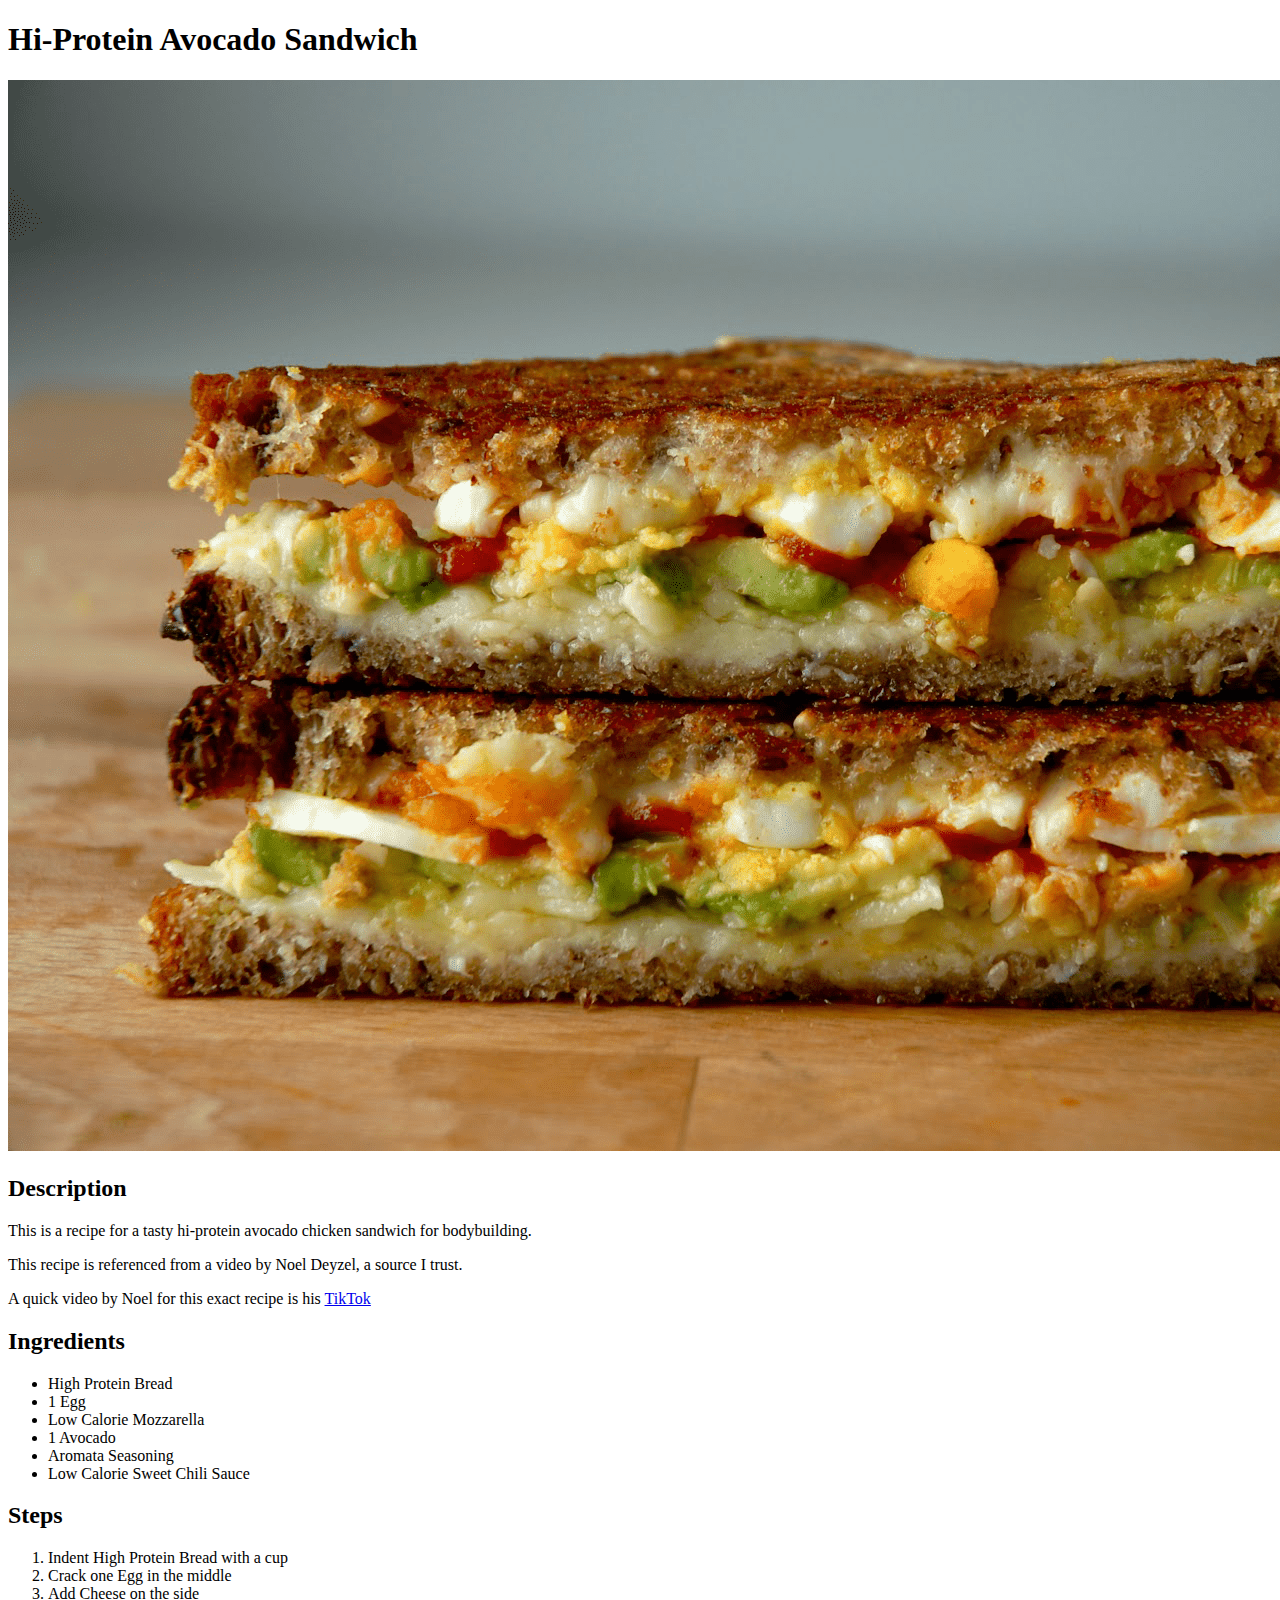
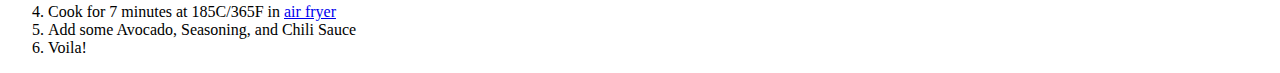
==== recipes/avocado-sandwich.html @ 89fa8818 "Add Avocado Sandwich to recipe list" ====
<!DOCTYPE html>
<html lang="en">
<head>
    <meta charset="UTF-8">
    <title>Hi-Protein Avocado Sandwich</title>
</head>
<body>
    <h1>Hi-Protein Avocado Sandwich</h1>

    <img src="sandwich-pic.png">

    <h2>Description</h2>
    <p>This is a recipe for a tasty hi-protein avocado chicken sandwich for bodybuilding.</p>
    <p>This recipe is referenced from a video by Noel Deyzel, a source I trust.</p>
    <p>A quick video by Noel for this exact recipe is his <a href="https://www.tiktok.com/@noeldeyzel_bodybuilder/video/7089897748585057541?is_from_webapp=v1&item_id=7089897748585057541">TikTok</a></p>

    <h2>Ingredients</h2>
    <ul>
        <li>High Protein Bread</li>
        <li>1 Egg</li>
        <li>Low Calorie Mozzarella</li>
        <li>1 Avocado</li>
        <li>Aromata Seasoning</li>
        <li>Low Calorie Sweet Chili Sauce</li>
    </ul>

    <h2>Steps</h2>
    <ol>
        <li>Indent High Protein Bread with a cup</li>
        <li>Crack one Egg in the middle</li>
        <li>Add Cheese on the side</li>
        <li>Cook for 7 minutes at 185C/365F in <a href="https://www.amazon.com/air-fryer/s?k=air+fryer">air fryer</a></li>
        <li>Add some Avocado, Seasoning, and Chili Sauce</li>
        <li>Voila!</li>
    </ol>
</body>
</html>
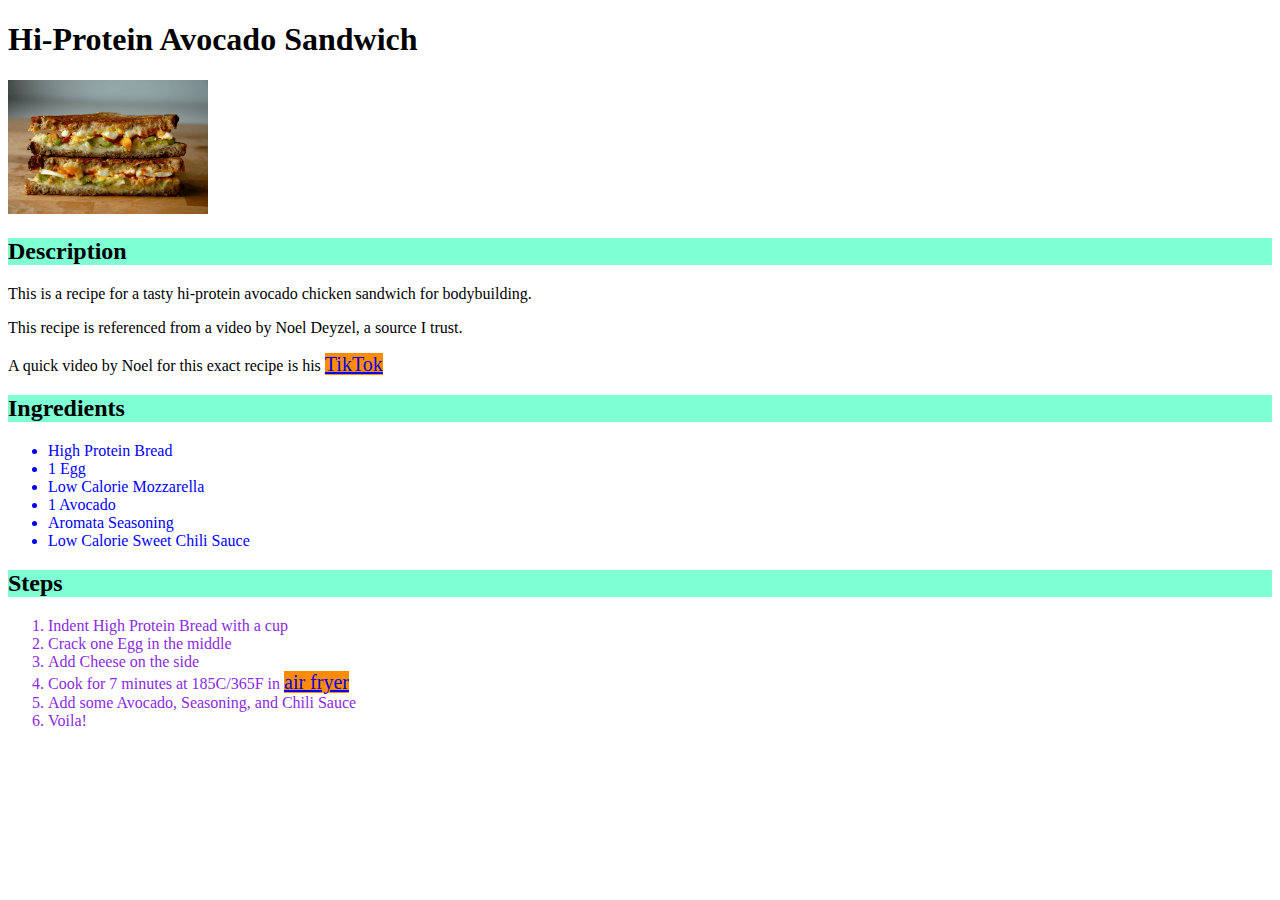
==== commit 77cded29: "Add styles.css for all files" ====
--- a/recipes/avocado-sandwich.html
+++ b/recipes/avocado-sandwich.html
@@ -3,16 +3,17 @@
 <head>
     <meta charset="UTF-8">
     <title>Hi-Protein Avocado Sandwich</title>
+    <link rel="stylesheet" href="../styles.css">
 </head>
 <body>
     <h1>Hi-Protein Avocado Sandwich</h1>
 
-    <img src="sandwich-pic.png">
+    <img class="pic" src="sandwich-pic.png">
 
     <h2>Description</h2>
     <p>This is a recipe for a tasty hi-protein avocado chicken sandwich for bodybuilding.</p>
     <p>This recipe is referenced from a video by Noel Deyzel, a source I trust.</p>
-    <p>A quick video by Noel for this exact recipe is his <a href="https://www.tiktok.com/@noeldeyzel_bodybuilder/video/7089897748585057541?is_from_webapp=v1&item_id=7089897748585057541">TikTok</a></p>
+    <p>A quick video by Noel for this exact recipe is his <a class="url-links" href="https://www.tiktok.com/@noeldeyzel_bodybuilder/video/7089897748585057541?is_from_webapp=v1&item_id=7089897748585057541">TikTok</a></p>
 
     <h2>Ingredients</h2>
     <ul>
@@ -29,7 +30,7 @@
         <li>Indent High Protein Bread with a cup</li>
         <li>Crack one Egg in the middle</li>
         <li>Add Cheese on the side</li>
-        <li>Cook for 7 minutes at 185C/365F in <a href="https://www.amazon.com/air-fryer/s?k=air+fryer">air fryer</a></li>
+        <li>Cook for 7 minutes at 185C/365F in <a class="url-links" href="https://www.amazon.com/air-fryer/s?k=air+fryer">air fryer</a></li>
         <li>Add some Avocado, Seasoning, and Chili Sauce</li>
         <li>Voila!</li>
     </ol>
--- a/styles.css
+++ b/styles.css
@@ -0,0 +1,41 @@
+/* styles.css */
+.breakfast,
+.lunch,
+.dinner {
+    font-size: 40px;
+    font-family:'Courier New', Courier, monospace;
+}
+
+.breakfast {
+    background-color: rgb(234, 223, 193);
+}
+
+.lunch {
+    background-color: #e1c0da;
+}
+
+.dinner {
+    background-color: hsl(174, 49%, 76%);
+}
+
+.pic {
+    width: 200px;
+    height: auto;
+}
+
+h2 {
+    background-color: aquamarine;
+}
+
+ul li {
+    color: blue;
+}
+
+ol li{
+    color: blueviolet;
+}
+
+.url-links {
+    background-color: darkorange;
+    font-size: 20px;
+}